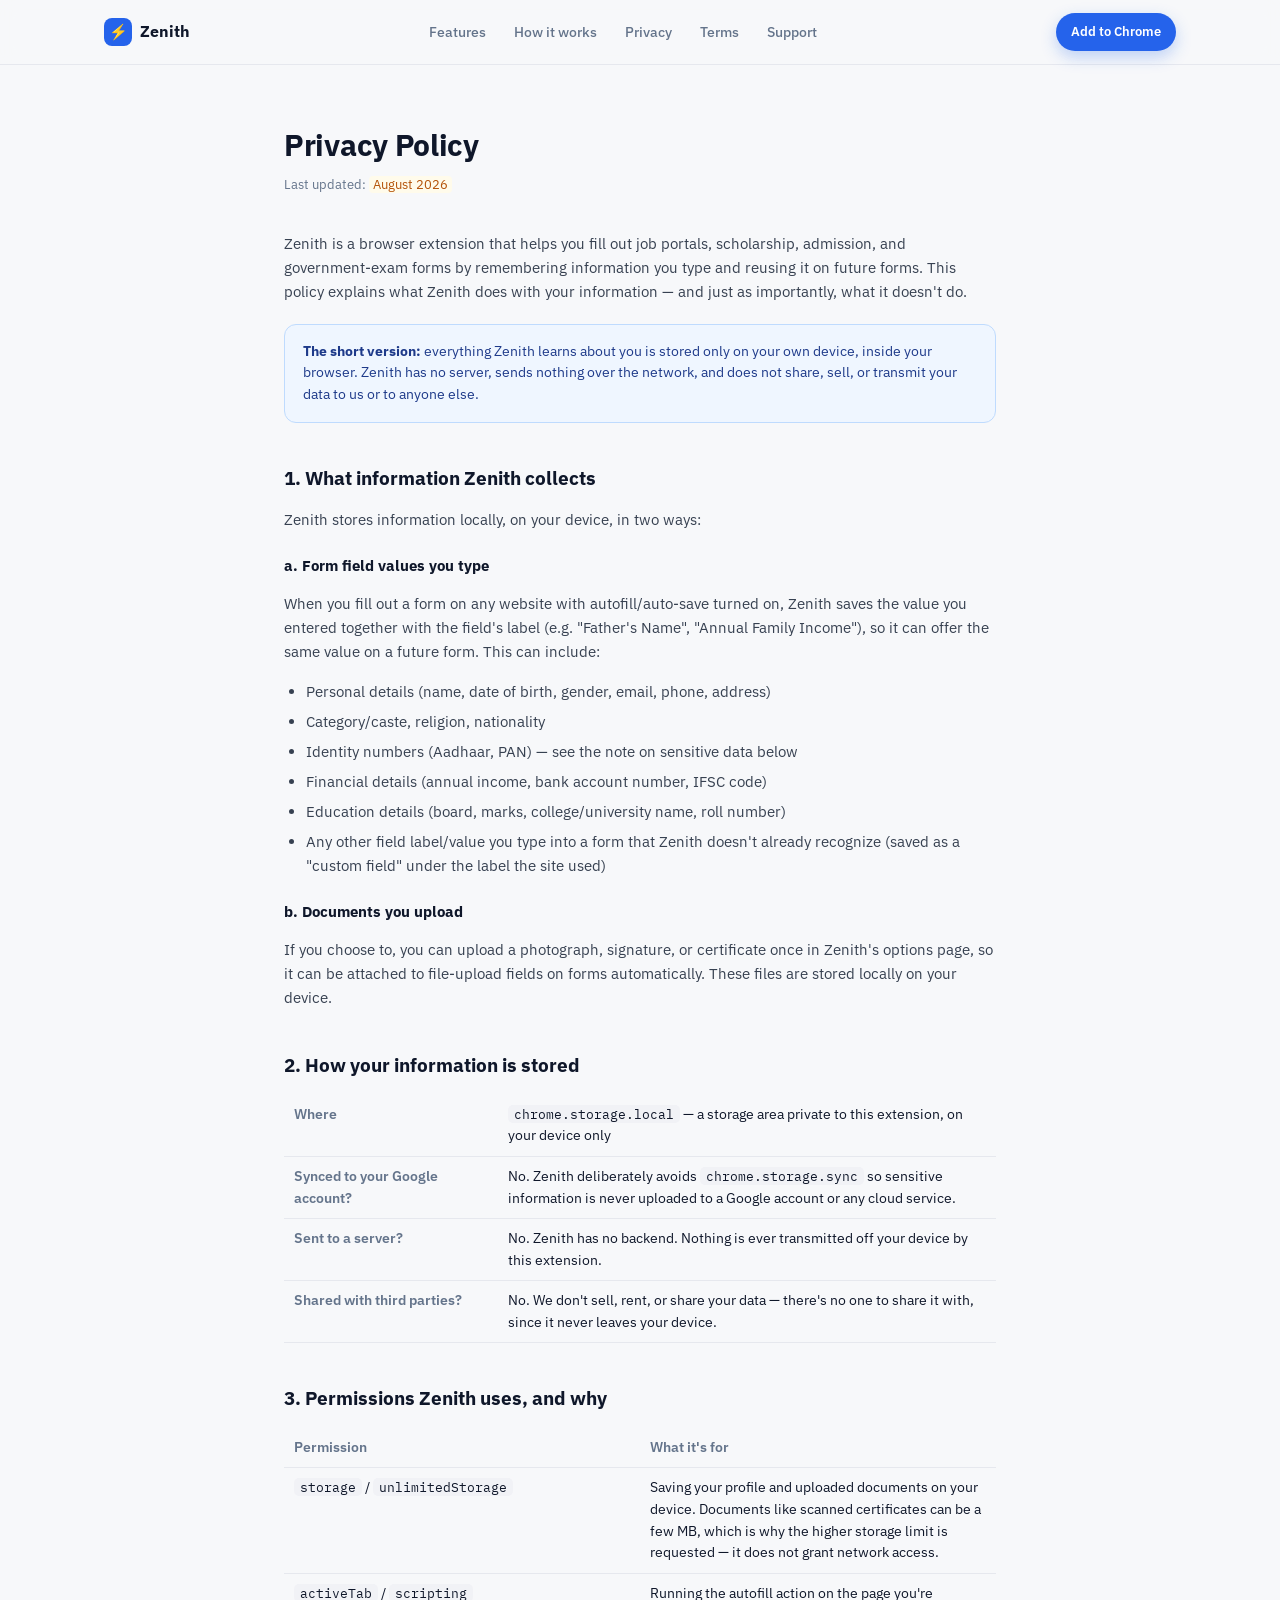
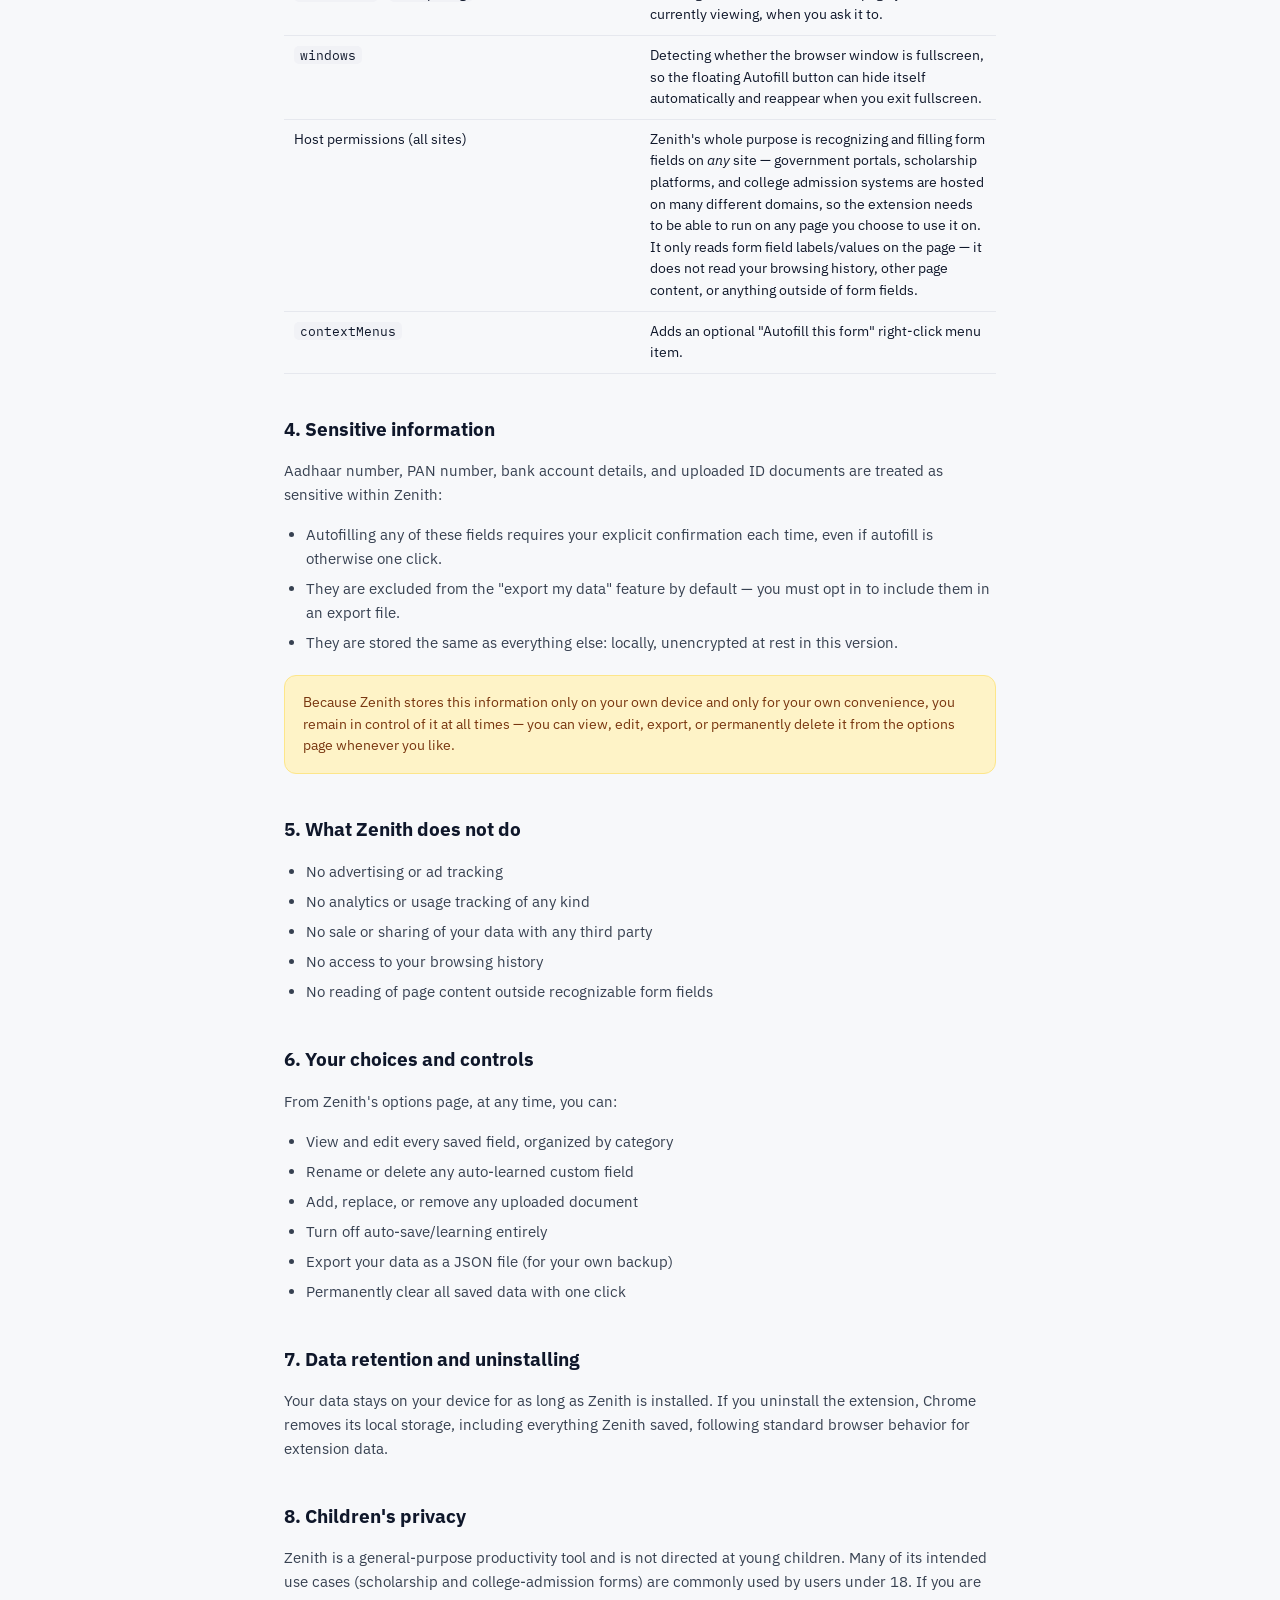
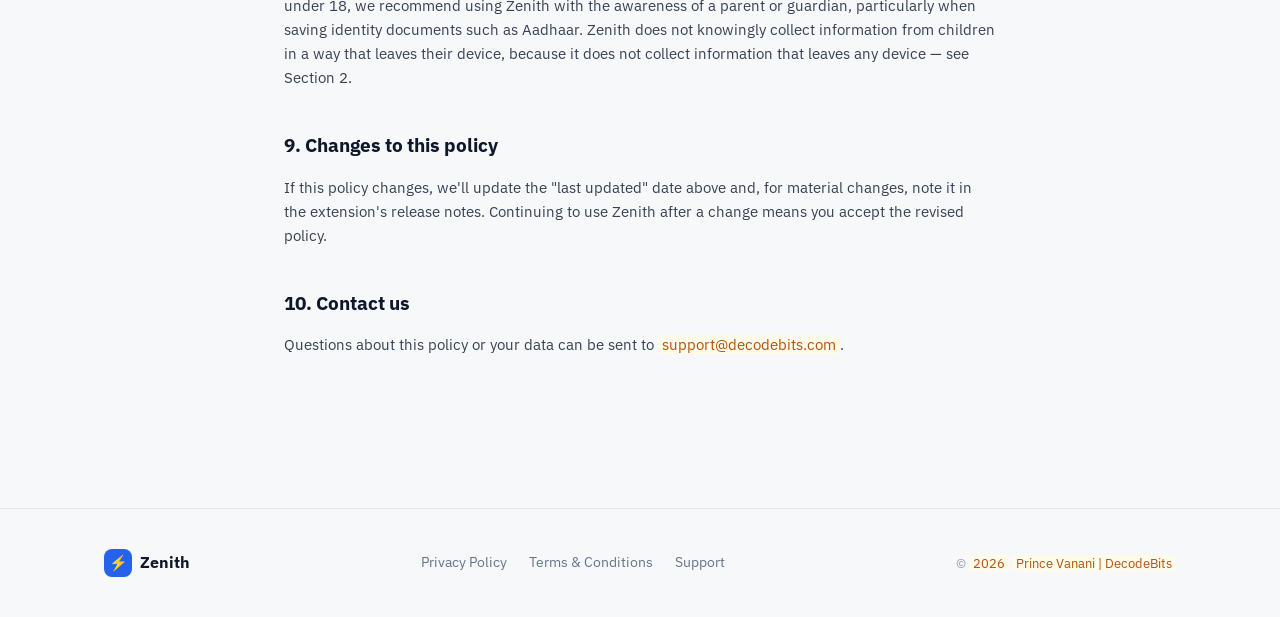
==== privacy-policy.html @ 2545e6da "Initial commit v1.0.0 Initial commit contains the default product page with privacy, terms and suppo" ====
<!DOCTYPE html>
<html lang="en">
<head>
<meta charset="utf-8">
<meta name="viewport" content="width=device-width, initial-scale=1">
<title>Privacy Policy — Zenith</title>
<link rel="icon" href="assets/icon128.png">
<link rel="preconnect" href="https://fonts.googleapis.com">
<link rel="preconnect" href="https://fonts.gstatic.com" crossorigin>
<link href="https://fonts.googleapis.com/css2?family=IBM+Plex+Mono:wght@500;600&family=IBM+Plex+Sans:wght@400;500;600;700&display=swap" rel="stylesheet">
<link rel="stylesheet" href="assets/style.css">
</head>
<body>

<nav class="site-nav">
  <div class="container">
    <a href="index.html" class="brand"><span class="bolt">⚡</span> Zenith</a>
    <div class="nav-links">
      <a href="index.html#features">Features</a>
      <a href="index.html#how-it-works">How it works</a>
      <a href="privacy-policy.html">Privacy</a>
      <a href="terms-and-conditions.html">Terms</a>
      <a href="support.html">Support</a>
    </div>
    <div class="nav-actions">
      <a class="btn btn-primary btn-sm" href="https://chromewebstore.google.com/detail/REPLACE_WITH_YOUR_EXTENSION_ID" target="_blank" rel="noopener">Add to Chrome</a>
      <button class="nav-toggle" aria-label="Menu"><span></span><span></span><span></span></button>
    </div>
  </div>
</nav>

<div class="doc-wrap">
  <h1>Privacy Policy</h1>
  <p class="updated">Last updated: <span class="placeholder">August 2026</span></p>

  <p>Zenith is a browser extension that helps you fill out job portals,
  scholarship, admission, and government-exam forms by remembering information you type
  and reusing it on future forms. This policy explains what Zenith does with your
  information — and just as importantly, what it doesn't do.</p>

  <div class="callout">
    <strong>The short version:</strong> everything Zenith learns about you is stored only
    on your own device, inside your browser. Zenith has no server, sends nothing over the
    network, and does not share, sell, or transmit your data to us or to anyone else.
  </div>

  <h2>1. What information Zenith collects</h2>
  <p>Zenith stores information locally, on your device, in two ways:</p>
  <h3>a. Form field values you type</h3>
  <p>When you fill out a form on any website with autofill/auto-save turned on, Zenith
  saves the value you entered together with the field's label (e.g. "Father's Name",
  "Annual Family Income"), so it can offer the same value on a future form. This can
  include:</p>
  <ul>
    <li>Personal details (name, date of birth, gender, email, phone, address)</li>
    <li>Category/caste, religion, nationality</li>
    <li>Identity numbers (Aadhaar, PAN) — see the note on sensitive data below</li>
    <li>Financial details (annual income, bank account number, IFSC code)</li>
    <li>Education details (board, marks, college/university name, roll number)</li>
    <li>Any other field label/value you type into a form that Zenith doesn't already
      recognize (saved as a "custom field" under the label the site used)</li>
  </ul>
  <h3>b. Documents you upload</h3>
  <p>If you choose to, you can upload a photograph, signature, or certificate once in
  Zenith's options page, so it can be attached to file-upload fields on forms
  automatically. These files are stored locally on your device.</p>

  <h2>2. How your information is stored</h2>
  <table>
    <tr><th>Where</th><td><code>chrome.storage.local</code> — a storage area private to
      this extension, on your device only</td></tr>
    <tr><th>Synced to your Google account?</th><td>No. Zenith deliberately avoids
      <code>chrome.storage.sync</code> so sensitive information is never uploaded to a
      Google account or any cloud service.</td></tr>
    <tr><th>Sent to a server?</th><td>No. Zenith has no backend. Nothing is ever
      transmitted off your device by this extension.</td></tr>
    <tr><th>Shared with third parties?</th><td>No. We don't sell, rent, or share your
      data — there's no one to share it with, since it never leaves your device.</td></tr>
  </table>

  <h2>3. Permissions Zenith uses, and why</h2>
  <table>
    <tr><th>Permission</th><th>What it's for</th></tr>
    <tr><td><code>storage</code> / <code>unlimitedStorage</code></td>
      <td>Saving your profile and uploaded documents on your device. Documents like
      scanned certificates can be a few MB, which is why the higher storage limit is
      requested — it does not grant network access.</td></tr>
    <tr><td><code>activeTab</code> / <code>scripting</code></td>
      <td>Running the autofill action on the page you're currently viewing, when you
      ask it to.</td></tr>
    <tr><td><code>windows</code></td>
      <td>Detecting whether the browser window is fullscreen, so the floating Autofill
      button can hide itself automatically and reappear when you exit fullscreen.</td></tr>
    <tr><td>Host permissions (all sites)</td>
      <td>Zenith's whole purpose is recognizing and filling form fields on <em>any</em>
      site — government portals, scholarship platforms, and college admission systems
      are hosted on many different domains, so the extension needs to be able to run on
      any page you choose to use it on. It only reads form field labels/values on the
      page — it does not read your browsing history, other page content, or anything
      outside of form fields.</td></tr>
    <tr><td><code>contextMenus</code></td>
      <td>Adds an optional "Autofill this form" right-click menu item.</td></tr>
  </table>

  <h2>4. Sensitive information</h2>
  <p>Aadhaar number, PAN number, bank account details, and uploaded ID documents are
  treated as sensitive within Zenith:</p>
  <ul>
    <li>Autofilling any of these fields requires your explicit confirmation each time,
      even if autofill is otherwise one click.</li>
    <li>They are excluded from the "export my data" feature by default — you must
      opt in to include them in an export file.</li>
    <li>They are stored the same as everything else: locally, unencrypted at rest in
      this version. 
      <!-- <span class="placeholder">[If/when field-level encryption ships, -->
      <!-- update this section to describe it.]</span></li> -->
  </ul>
  <div class="warn">
    Because Zenith stores this information only on your own device and only for your
    own convenience, you remain in control of it at all times — you can view, edit,
    export, or permanently delete it from the options page whenever you like.
  </div>

  <h2>5. What Zenith does not do</h2>
  <ul>
    <li>No advertising or ad tracking</li>
    <li>No analytics or usage tracking of any kind</li>
    <li>No sale or sharing of your data with any third party</li>
    <li>No access to your browsing history</li>
    <li>No reading of page content outside recognizable form fields</li>
  </ul>

  <h2>6. Your choices and controls</h2>
  <p>From Zenith's options page, at any time, you can:</p>
  <ul>
    <li>View and edit every saved field, organized by category</li>
    <li>Rename or delete any auto-learned custom field</li>
    <li>Add, replace, or remove any uploaded document</li>
    <li>Turn off auto-save/learning entirely</li>
    <li>Export your data as a JSON file (for your own backup)</li>
    <li>Permanently clear all saved data with one click</li>
  </ul>

  <h2>7. Data retention and uninstalling</h2>
  <p>Your data stays on your device for as long as Zenith is installed. If you uninstall
  the extension, Chrome removes its local storage, including everything Zenith saved,
  following standard browser behavior for extension data.</p>

  <h2>8. Children's privacy</h2>
  <p>Zenith is a general-purpose productivity tool and is not directed at young
  children. Many of its intended use cases (scholarship and college-admission forms)
  are commonly used by users under 18. If you are under 18, we recommend using Zenith
  with the awareness of a parent or guardian, particularly when saving identity
  documents such as Aadhaar. Zenith does not knowingly collect information from
  children in a way that leaves their device, because it does not collect information
  that leaves any device — see Section 2.</p>

  <h2>9. Changes to this policy</h2>
  <p>If this policy changes, we'll update the "last updated" date above and, for
  material changes, note it in the extension's release notes. Continuing to use Zenith
  after a change means you accept the revised policy.</p>

  <h2>10. Contact us</h2>
  <p>Questions about this policy or your data can be sent to
    <span class="placeholder">support@decodebits.com</span>.</p>
</div>

<footer class="site-footer">
  <div class="container">
    <a href="index.html" class="brand"><span class="bolt">⚡</span> Zenith</a>
    <div class="footer-links">
      <a href="privacy-policy.html">Privacy Policy</a>
      <a href="terms-and-conditions.html">Terms &amp; Conditions</a>
      <a href="support.html">Support</a>
    </div>
    <div class="footer-copy">© <span class="placeholder">2026</span> <span class="placeholder">Prince Vanani | DecodeBits</span></div>
  </div>
</footer>

<script src="assets/site.js"></script>
</body>
</html>
---- assets/style.css ----
/* ============================================================
   Zenith site — shared design tokens & components
   Palette extends the extension's own blue (#2563eb) rather than
   replacing it. Mono type is used specifically for anything that
   represents a form field, label, or piece of entered data — a
   deliberate nod to the product's actual subject matter.
   ============================================================ */

   :root {
    --blue: #2563eb;
    --blue-dark: #1d4ed8;
    --blue-tint: #eff6ff;
    --blue-tint-line: #bfdbfe;
  
    --ink: #0f172a;
    --slate: #64748b;
    --slate-light: #94a3b8;
  
    --paper: #f7f8fa;
    --card: #ffffff;
    --line: #e6e8ee;
  
    --green-bg: #eafff1;
    --green-text: #0f6e56;
    --green-solid: #16a34a;
  
    --amber-bg: #fef3c7;
    --amber-text: #78350f;
    --amber-solid: #f59e0b;
  
    --font-sans: "IBM Plex Sans", -apple-system, BlinkMacSystemFont, "Segoe UI", sans-serif;
    --font-mono: "IBM Plex Mono", ui-monospace, SFMono-Regular, Menlo, monospace;
  
    --radius-sm: 8px;
    --radius-md: 12px;
    --radius-lg: 20px;
    --radius-pill: 999px;
  
    --shadow-card: 0 1px 2px rgba(15, 23, 42, 0.04), 0 8px 24px rgba(15, 23, 42, 0.06);
    --shadow-btn: 0 6px 16px rgba(37, 99, 235, 0.28);
  
    --container: 1120px;
  }
  
  * { box-sizing: border-box; }
  html { scroll-behavior: smooth; }
  @media (prefers-reduced-motion: reduce) {
    html { scroll-behavior: auto; }
    *, *::before, *::after { animation-duration: 0.001ms !important; animation-iteration-count: 1 !important; transition-duration: 0.001ms !important; }
  }
  
  body {
    margin: 0;
    font-family: var(--font-sans);
    color: var(--ink);
    background: var(--paper);
    line-height: 1.6;
    -webkit-font-smoothing: antialiased;
  }
  
  a { color: var(--blue); }
  :focus-visible { outline: 2px solid var(--blue); outline-offset: 2px; }
  
  .mono {
    font-family: var(--font-mono);
    letter-spacing: 0.02em;
  }
  
  .container {
    max-width: var(--container);
    margin: 0 auto;
    padding: 0 24px;
  }
  
  /* ---- Nav ---- */
  .site-nav {
    position: sticky;
    top: 0;
    z-index: 40;
    background: rgba(247, 248, 250, 0.86);
    backdrop-filter: blur(10px);
    border-bottom: 1px solid var(--line);
  }
  .site-nav .container {
    display: flex;
    align-items: center;
    justify-content: space-between;
    height: 64px;
  }
  .brand {
    display: flex;
    align-items: center;
    gap: 8px;
    text-decoration: none;
    color: var(--ink);
    font-weight: 700;
    font-size: 16px;
  }
  .brand .bolt {
    display: inline-flex;
    align-items: center;
    justify-content: center;
    width: 28px; height: 28px;
    background: var(--blue);
    color: #fff;
    border-radius: 8px;
    font-size: 15px;
  }
  .nav-links {
    display: flex;
    align-items: center;
    gap: 28px;
  }
  .nav-links a {
    color: var(--slate);
    text-decoration: none;
    font-size: 14px;
    font-weight: 500;
  }
  .nav-links a:hover { color: var(--ink); }
  .nav-actions { display: flex; align-items: center; gap: 16px; }
  .nav-toggle {
    display: none;
    background: none; border: none; cursor: pointer;
    width: 36px; height: 36px; border-radius: 8px;
  }
  .nav-toggle:hover { background: var(--line); }
  .nav-toggle span {
    display: block; width: 18px; height: 2px; background: var(--ink);
    margin: 4px auto; border-radius: 2px;
  }
  
  /* ---- Buttons ---- */
  .btn {
    display: inline-flex;
    align-items: center;
    gap: 8px;
    font-family: var(--font-sans);
    font-weight: 600;
    font-size: 14px;
    text-decoration: none;
    border-radius: var(--radius-pill);
    padding: 11px 20px;
    border: 1px solid transparent;
    cursor: pointer;
    transition: transform 0.15s ease, box-shadow 0.15s ease, background 0.15s ease;
  }
  .btn:hover { transform: translateY(-1px); }
  .btn-primary {
    background: var(--blue);
    color: #fff;
    box-shadow: var(--shadow-btn);
  }
  .btn-primary:hover { background: var(--blue-dark); }
  .btn-ghost {
    background: transparent;
    color: var(--ink);
    border-color: var(--line);
  }
  .btn-ghost:hover { background: var(--card); border-color: var(--slate-light); }
  .btn-sm { padding: 8px 14px; font-size: 13px; }
  
  /* ---- Footer ---- */
  .site-footer {
    border-top: 1px solid var(--line);
    margin-top: 96px;
  }
  .site-footer .container {
    padding-top: 40px;
    padding-bottom: 40px;
    display: flex;
    flex-wrap: wrap;
    align-items: center;
    justify-content: space-between;
    gap: 20px;
  }
  .footer-links { display: flex; gap: 22px; flex-wrap: wrap; }
  .footer-links a { color: var(--slate); text-decoration: none; font-size: 13.5px; }
  .footer-links a:hover { color: var(--ink); }
  .footer-copy { color: var(--slate-light); font-size: 12.5px; }
  .placeholder { color: #b45309; background: #fffbeb; padding: 0 4px; border-radius: 4px; }
  
  /* ---- Generic content page (privacy/terms/support) ---- */
  .doc-wrap { max-width: 760px; margin: 0 auto; padding: 56px 24px 40px; }
  .doc-wrap h1 { font-size: 30px; margin: 0 0 6px; letter-spacing: -0.01em; }
  .doc-wrap .updated { color: var(--slate); font-size: 13px; margin: 0 0 36px; }
  .doc-wrap h2 { font-size: 19px; margin: 40px 0 12px; }
  .doc-wrap h3 { font-size: 14.5px; margin: 22px 0 6px; }
  .doc-wrap p, .doc-wrap li { font-size: 15px; color: #374151; }
  .doc-wrap ul { padding-left: 22px; }
  .doc-wrap li { margin-bottom: 6px; }
  .doc-wrap table { width: 100%; border-collapse: collapse; margin: 14px 0 22px; font-size: 13.5px; }
  .doc-wrap th, .doc-wrap td { text-align: left; padding: 9px 10px; border-bottom: 1px solid var(--line); vertical-align: top; }
  .doc-wrap th { color: var(--slate); font-weight: 600; width: 30%; }
  .doc-wrap code { background: #f1f2f6; padding: 1px 6px; border-radius: 5px; font-family: var(--font-mono); font-size: 12.5px; }
  
  .callout, .warn {
    border-radius: var(--radius-md);
    padding: 16px 18px;
    font-size: 13.5px;
    margin: 20px 0;
  }
  .callout { background: var(--blue-tint); border: 1px solid var(--blue-tint-line); color: #1e3a8a; }
  .warn { background: var(--amber-bg); border: 1px solid #fde68a; color: var(--amber-text); }
  
  .card {
    background: var(--card);
    border: 1px solid var(--line);
    border-radius: var(--radius-md);
    box-shadow: var(--shadow-card);
    padding: 20px 22px;
    margin-bottom: 16px;
  }
  
  /* ---- Copyable contact email (support page) ---- */
  .contact-row {
    display: flex;
    align-items: center;
    gap: 10px;
    flex-wrap: wrap;
  }
  .contact-email {
    display: inline-flex;
    align-items: center;
    gap: 8px;
    font-family: var(--font-mono);
    font-size: 12.5px;
    color: var(--ink);
    background: var(--paper);
    border: 1px solid var(--line);
    border-radius: var(--radius-pill);
    padding: 6px 6px 6px 14px;
  }
  .copy-btn {
    font-family: var(--font-sans);
    font-size: 11.5px;
    font-weight: 600;
    color: var(--blue);
    background: #fff;
    border: 1px solid var(--line);
    border-radius: var(--radius-pill);
    padding: 4px 11px;
    cursor: pointer;
    transition: background 0.15s ease, color 0.15s ease, border-color 0.15s ease;
  }
  .copy-btn:hover { background: var(--blue-tint); border-color: var(--blue-tint-line); }
  .copy-btn.copied { color: var(--green-text); background: var(--green-bg); border-color: #bbf0cf; }
  
  /* ---- Mobile nav ---- */
  @media (max-width: 760px) {
    .nav-links { display: none; }
    .nav-toggle { display: block; }
    .site-nav.open .nav-links {
      display: flex;
      flex-direction: column;
      align-items: flex-start;
      gap: 4px;
      position: absolute;
      top: 64px; left: 0; right: 0;
      background: var(--paper);
      border-bottom: 1px solid var(--line);
      padding: 12px 24px 20px;
    }
    .site-nav.open .nav-links a { padding: 10px 0; width: 100%; }
  }
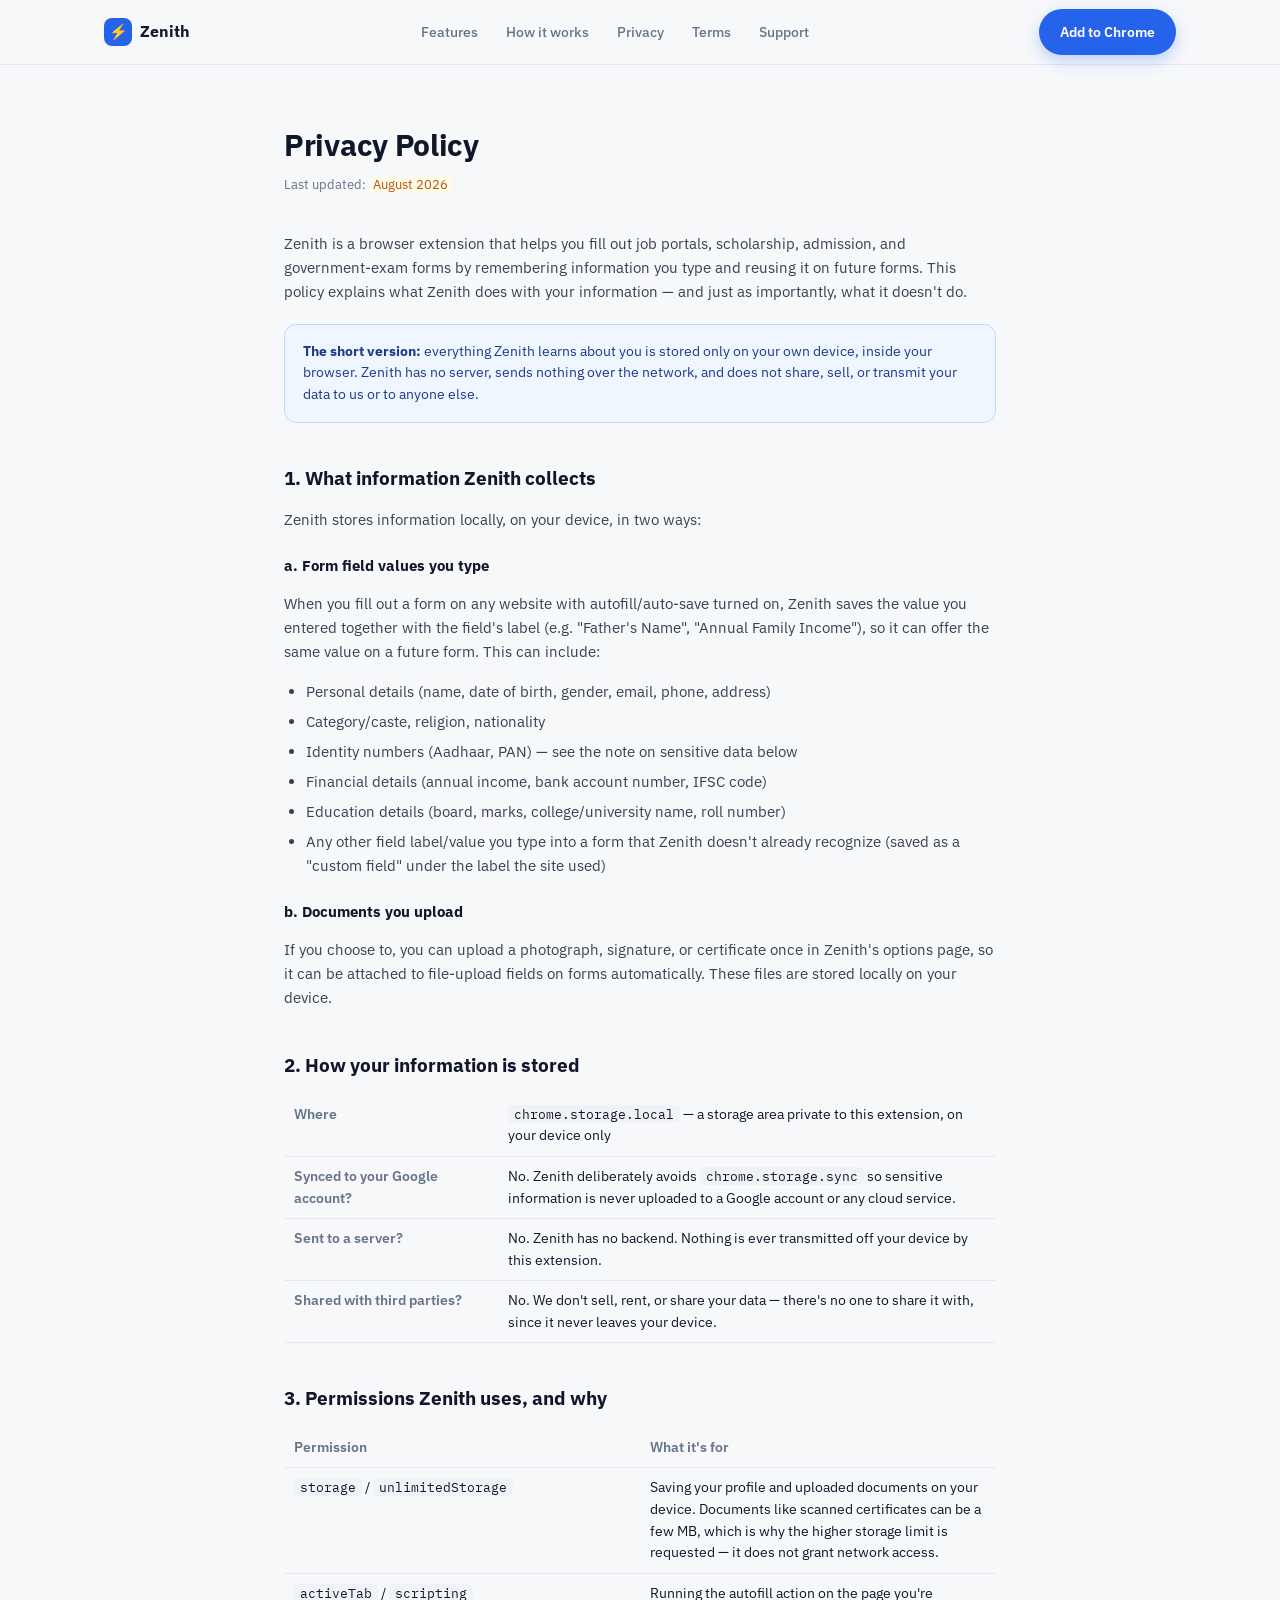
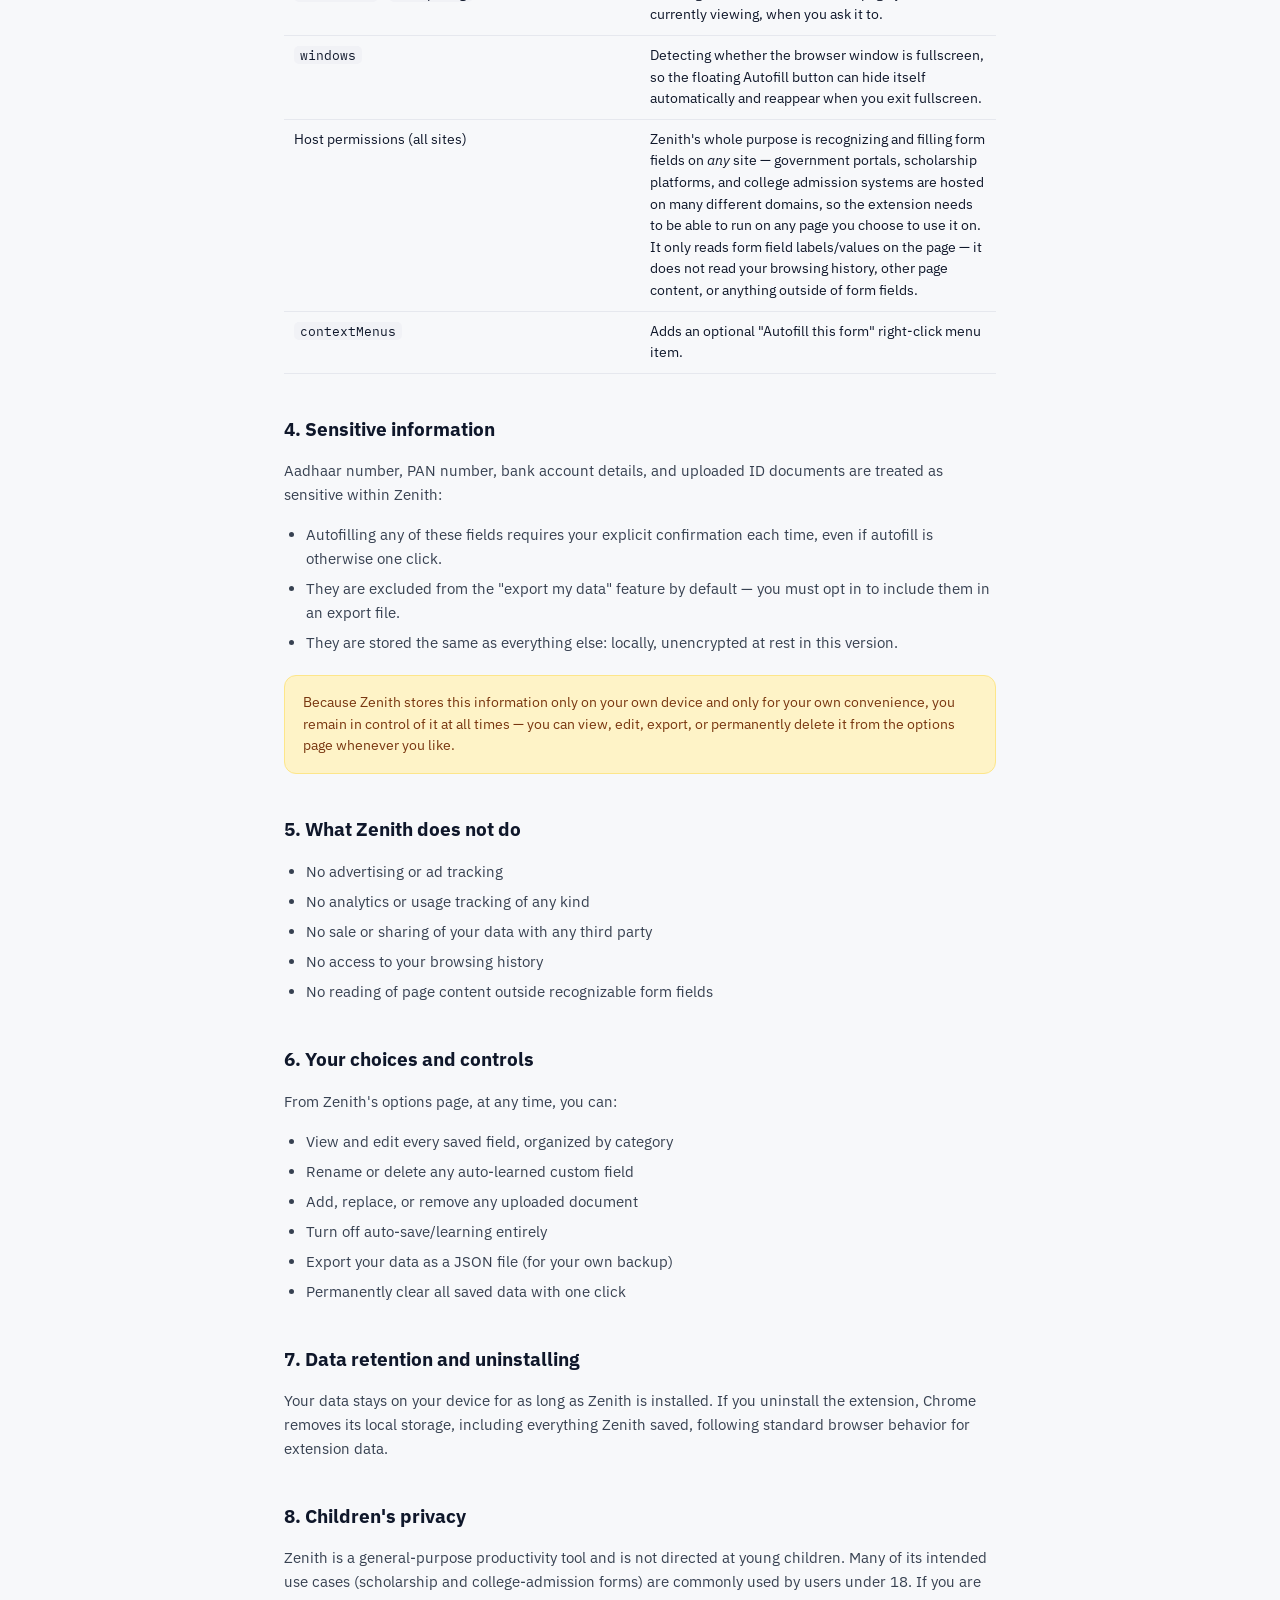
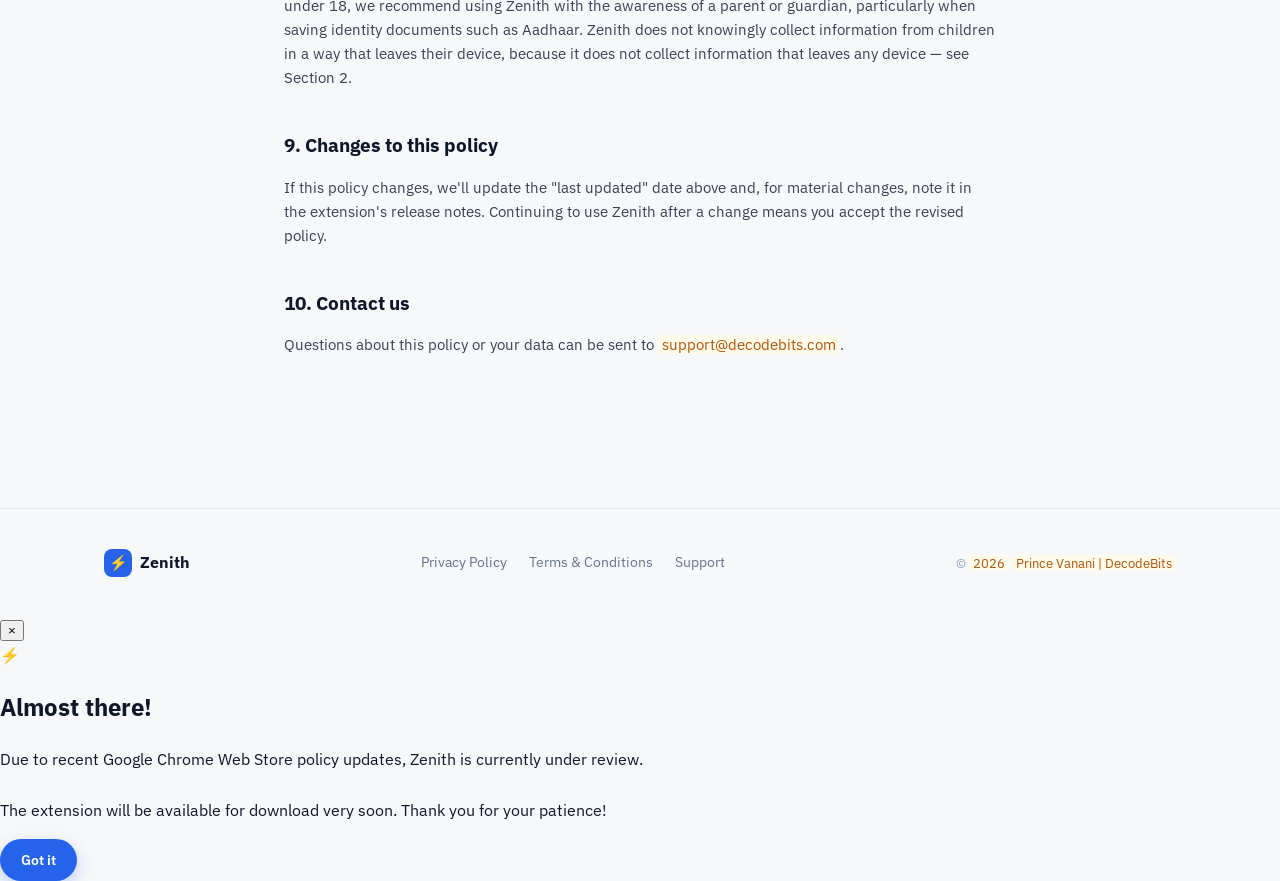
==== commit 5457508e: "Update privacy-policy.html" ====
--- a/privacy-policy.html
+++ b/privacy-policy.html
@@ -23,7 +23,9 @@
       <a href="support.html">Support</a>
     </div>
     <div class="nav-actions">
-      <a class="btn btn-primary btn-sm" href="https://chromewebstore.google.com/detail/REPLACE_WITH_YOUR_EXTENSION_ID" target="_blank" rel="noopener">Add to Chrome</a>
+      <a class="btn btn-primary add-to-chrome" href="#">
+        Add to Chrome
+      </a>
       <button class="nav-toggle" aria-label="Menu"><span></span><span></span><span></span></button>
     </div>
   </div>
@@ -177,6 +179,44 @@
   </div>
 </footer>
 
+<!-- Chrome Extension Review Modal -->
+<div class="review-modal" id="reviewModal" role="dialog" aria-modal="true" aria-labelledby="reviewModalTitle">
+
+  <div class="review-modal-card">
+
+    <button
+      class="review-modal-x"
+      id="reviewModalX"
+      aria-label="Close"
+      type="button">
+      ×
+    </button>
+
+    <div class="review-modal-icon">
+      ⚡
+    </div>
+
+    <h2 id="reviewModalTitle">Almost there!</h2>
+
+    <p>
+      Due to recent Google Chrome Web Store policy updates,
+      Zenith is currently under review.
+      <br><br>
+      The extension will be available for download very soon.
+      Thank you for your patience!
+    </p>
+
+    <button
+      class="btn btn-primary review-modal-close"
+      id="reviewModalClose"
+      type="button">
+      Got it
+    </button>
+
+  </div>
+
+</div>
+
 <script src="assets/site.js"></script>
 </body>
 </html>
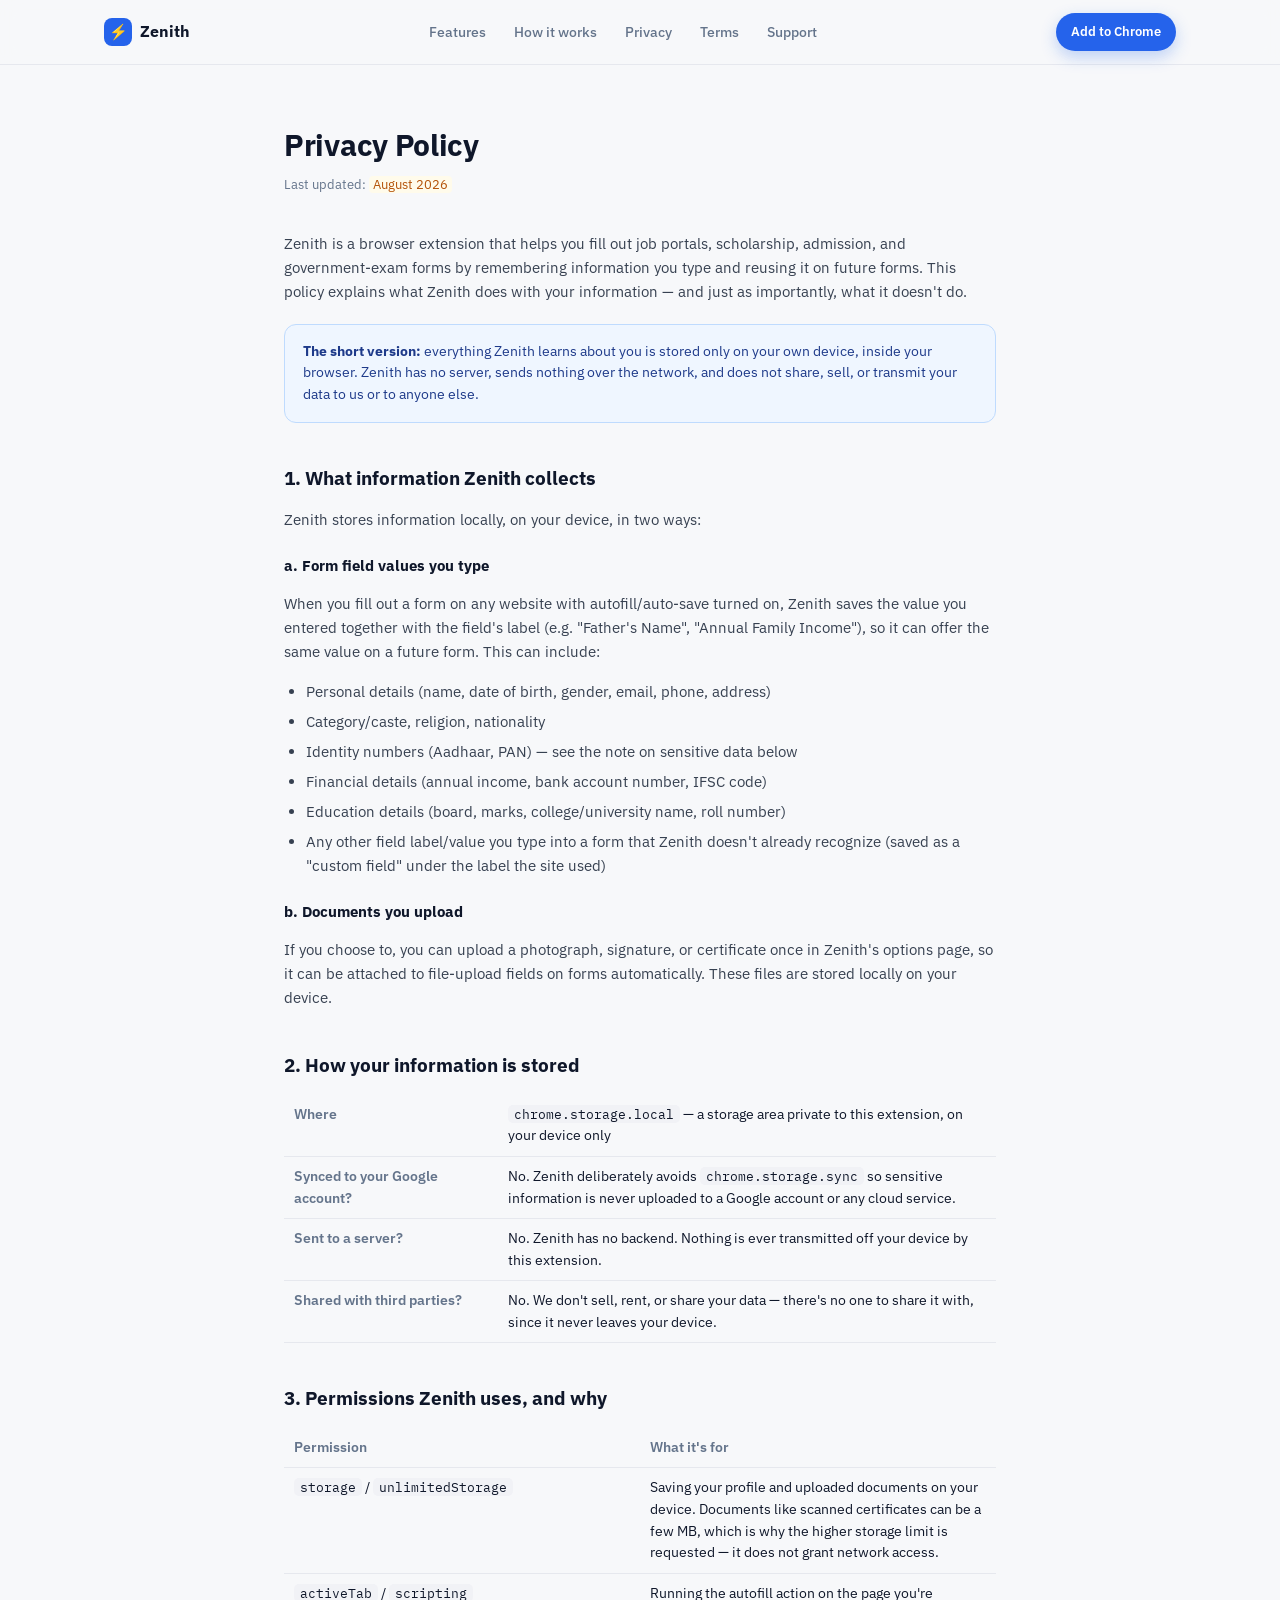
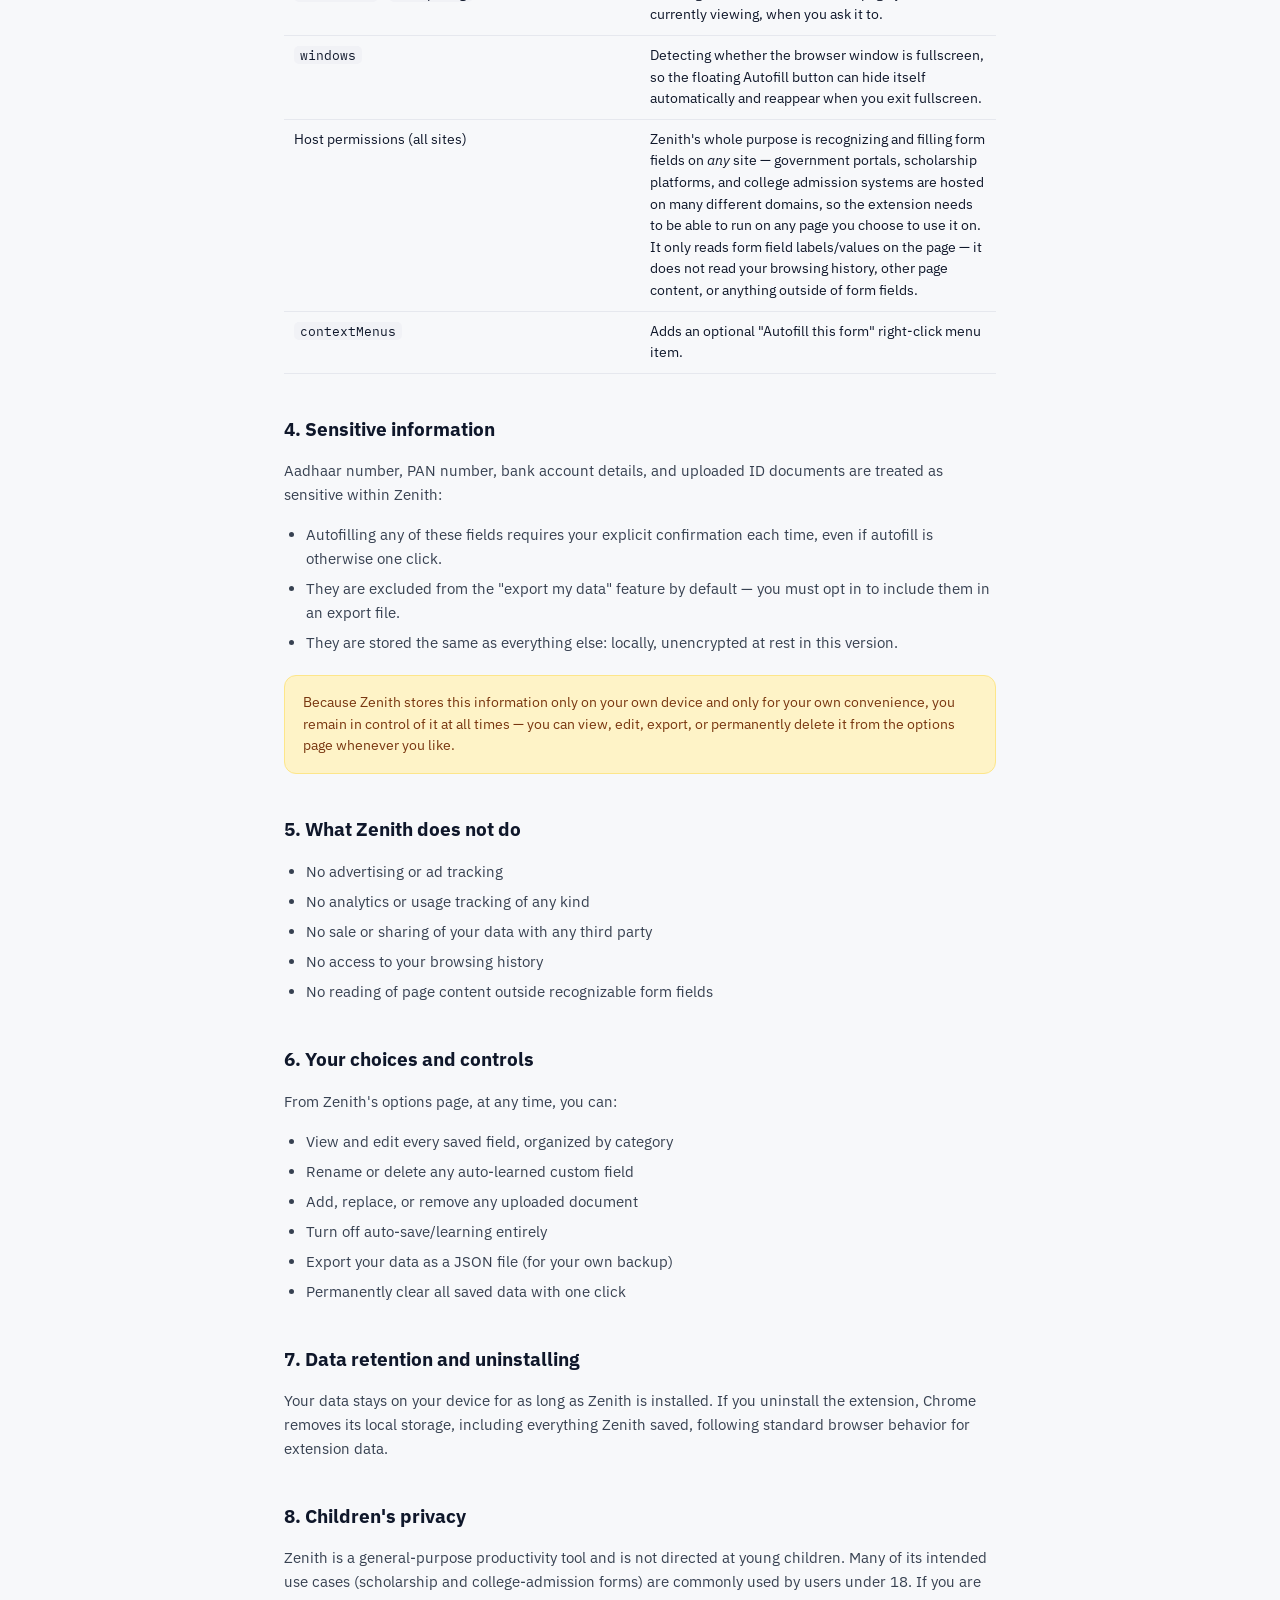
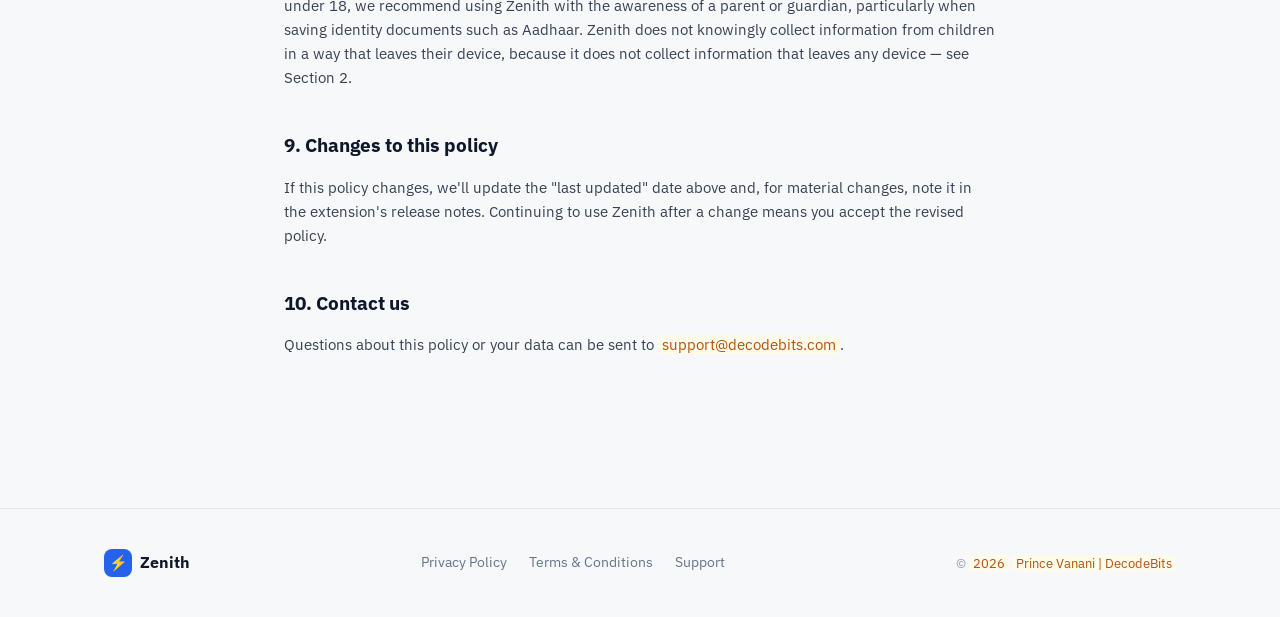
==== commit 8d93b6f6: "Update privacy-policy.html" ====
--- a/privacy-policy.html
+++ b/privacy-policy.html
@@ -23,9 +23,7 @@
       <a href="support.html">Support</a>
     </div>
     <div class="nav-actions">
-      <a class="btn btn-primary add-to-chrome" href="#">
-        Add to Chrome
-      </a>
+      <a class="btn btn-primary btn-sm" href="https://chromewebstore.google.com/detail/emgbolklmohabahbngbobhccpfboobdi" target="_blank" rel="noopener">Add to Chrome</a>
       <button class="nav-toggle" aria-label="Menu"><span></span><span></span><span></span></button>
     </div>
   </div>
@@ -179,44 +177,6 @@
   </div>
 </footer>
 
-<!-- Chrome Extension Review Modal -->
-<div class="review-modal" id="reviewModal" role="dialog" aria-modal="true" aria-labelledby="reviewModalTitle">
-
-  <div class="review-modal-card">
-
-    <button
-      class="review-modal-x"
-      id="reviewModalX"
-      aria-label="Close"
-      type="button">
-      ×
-    </button>
-
-    <div class="review-modal-icon">
-      ⚡
-    </div>
-
-    <h2 id="reviewModalTitle">Almost there!</h2>
-
-    <p>
-      Due to recent Google Chrome Web Store policy updates,
-      Zenith is currently under review.
-      <br><br>
-      The extension will be available for download very soon.
-      Thank you for your patience!
-    </p>
-
-    <button
-      class="btn btn-primary review-modal-close"
-      id="reviewModalClose"
-      type="button">
-      Got it
-    </button>
-
-  </div>
-
-</div>
-
 <script src="assets/site.js"></script>
 </body>
 </html>
--- a/assets/style.css
+++ b/assets/style.css
@@ -262,4 +262,167 @@
       padding: 12px 24px 20px;
     }
     .site-nav.open .nav-links a { padding: 10px 0; width: 100%; }
-  }+  }
+
+  /* =========================================
+   CHROME REVIEW MODAL
+   ========================================= */
+
+.review-modal {
+  position: fixed !important;
+
+  top: 0 !important;
+  left: 0 !important;
+  right: 0 !important;
+  bottom: 0 !important;
+
+  width: 100vw !important;
+  height: 100vh !important;
+
+  z-index: 99999 !important;
+
+  display: none;
+
+  /* Force exact center */
+  align-items: center !important;
+  justify-content: center !important;
+
+  padding: 20px;
+  box-sizing: border-box;
+
+  background: rgba(15, 23, 42, 0.55);
+  backdrop-filter: blur(4px);
+}
+
+.review-modal.show {
+  display: flex !important;
+}
+
+/* Popup box */
+.review-modal-card {
+  position: relative !important;
+
+  width: min(460px, calc(100vw - 40px)) !important;
+  max-width: 460px !important;
+
+  margin: 0 auto !important;
+
+  padding: 32px !important;
+  box-sizing: border-box;
+
+  background: #ffffff;
+
+  border: 1px solid var(--line);
+  border-radius: var(--radius-lg);
+
+  box-shadow:
+    0 25px 70px rgba(15, 23, 42, 0.25);
+
+  text-align: center;
+
+  /* Important */
+  flex-shrink: 0;
+
+  animation: modalIn 0.2s ease-out;
+}
+
+/* Icon */
+.review-modal-icon {
+  width: 56px;
+  height: 56px;
+
+  margin: 0 auto 18px;
+
+  border-radius: 16px;
+
+  background: var(--blue-tint);
+  border: 1px solid var(--blue-tint-line);
+
+  display: flex;
+  align-items: center;
+  justify-content: center;
+
+  font-size: 25px;
+}
+
+/* Heading */
+.review-modal-card h2 {
+  margin: 0 0 10px;
+
+  font-size: 22px;
+  line-height: 1.3;
+}
+
+/* Message */
+.review-modal-card p {
+  margin: 0 auto 24px;
+
+  max-width: 380px;
+
+  color: var(--slate);
+
+  font-size: 14px;
+  line-height: 1.65;
+}
+
+/* Small centered Got it button */
+.review-modal-close {
+  display: block !important;
+
+  width: auto !important;
+  min-width: 90px !important;
+
+  margin: 0 auto !important;
+
+  padding: 10px 22px !important;
+
+  border: 0;
+  cursor: pointer;
+
+  font-family: var(--font-sans);
+}
+
+/* X button */
+.review-modal-x {
+  position: absolute !important;
+
+  top: 10px !important;
+  right: 10px !important;
+
+  width: 34px;
+  height: 34px;
+
+  display: flex;
+  align-items: center;
+  justify-content: center;
+
+  padding: 0;
+
+  border: 0;
+  border-radius: 8px;
+
+  background: transparent;
+  color: var(--slate);
+
+  font-size: 22px;
+  line-height: 1;
+
+  cursor: pointer;
+}
+
+.review-modal-x:hover {
+  background: #f1f5f9;
+}
+
+/* Animation */
+@keyframes modalIn {
+  from {
+    opacity: 0;
+    transform: scale(0.96) translateY(8px);
+  }
+
+  to {
+    opacity: 1;
+    transform: scale(1) translateY(0);
+  }
+}
